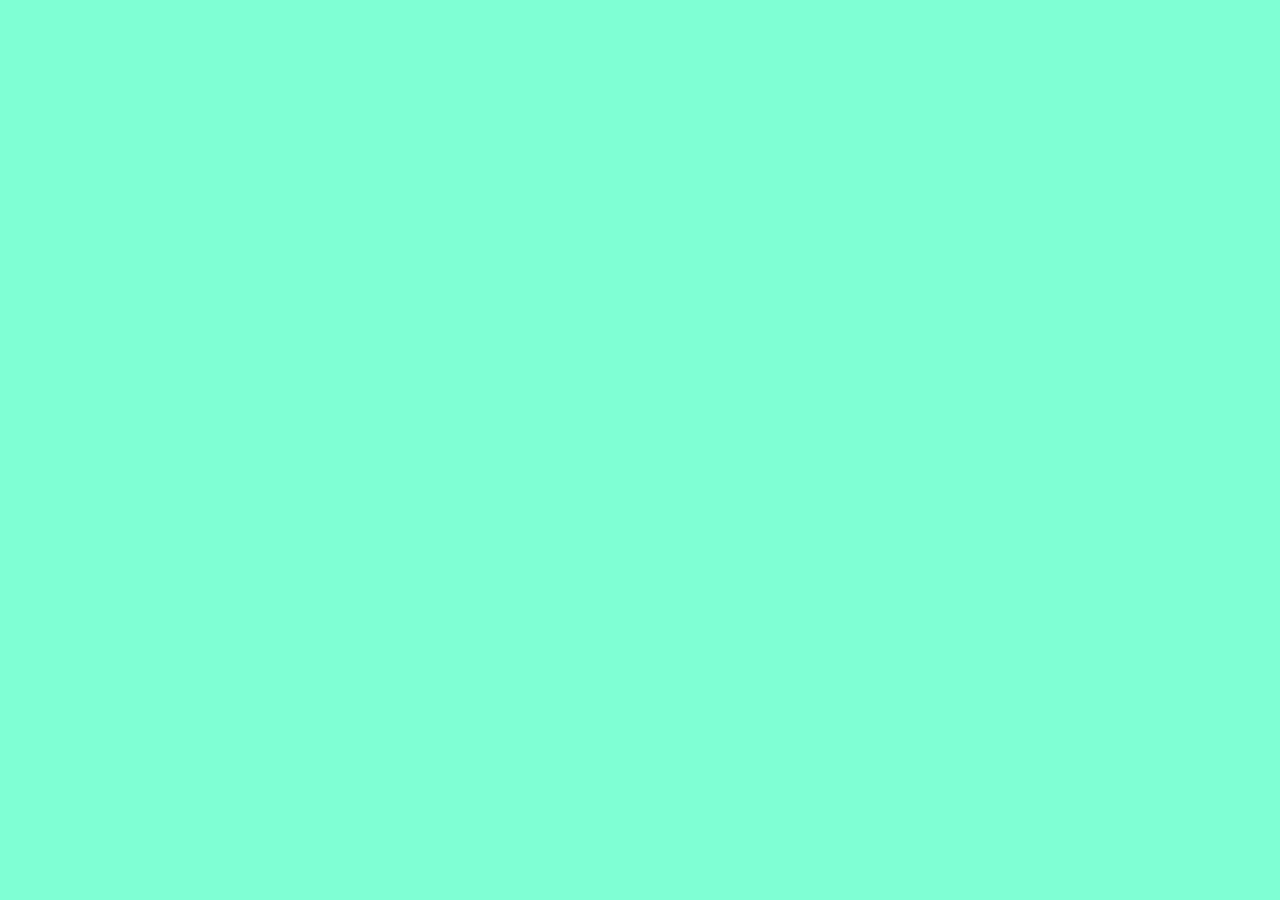
==== tädä_ä_dätä/index.html @ 0f75b8cd "Add files via upload" ====
<!DOCTYPE html>
<html lang="en">
<head>
    <meta charset="UTF-8">
    <meta name="viewport" content="width=device-width, initial-scale=1.0">
    <link rel="stylesheet" href="style.css">

    <!-- You can write your website's name here -->
    <title>BasementMonster</title> 
</head>
<body>
    <div style="width: 100vw;height: 100vh; background-color: aquamarine;"></div>
    <p></p>
</body>
</html>
---- tädä_ä_dätä/style.css ----
body{
    margin:0px;
    padding: 0px;
}
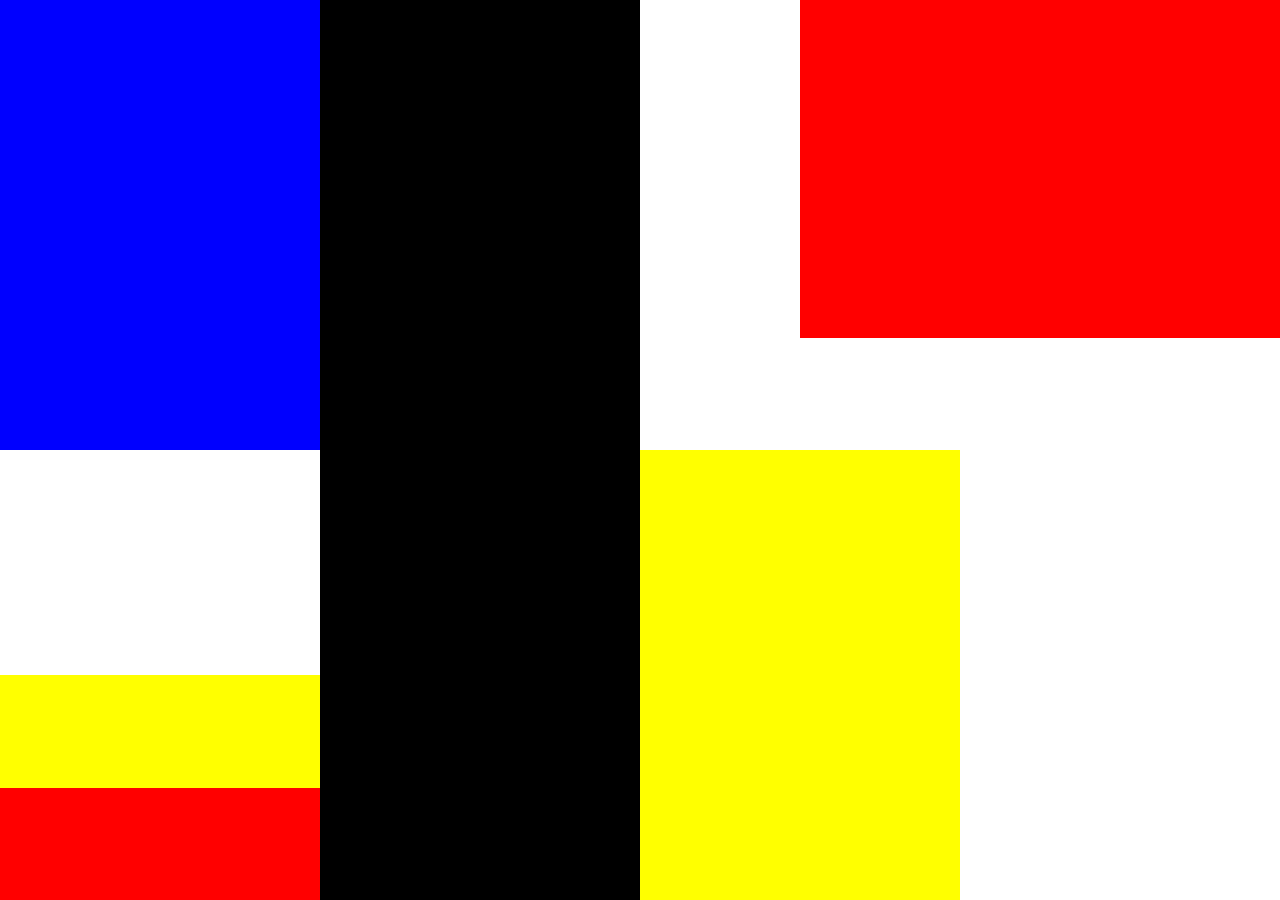
==== commit 97cc9582: "Add files via upload" ====
--- a/tädä_ä_dätä/index.html
+++ b/tädä_ä_dätä/index.html
@@ -2,14 +2,84 @@
 <html lang="en">
 <head>
     <meta charset="UTF-8">
-    <meta name="viewport" content="width=device-width, initial-scale=1.0">
+    <meta name="viewport" content ="width=device-width, initial-scale=1.0">
     <link rel="stylesheet" href="style.css">
 
     <!-- You can write your website's name here -->
-    <title>BasementMonster</title> 
+    <title>RecklessCodingTryout</title> 
 </head>
 <body>
-    <div style="width: 100vw;height: 100vh; background-color: aquamarine;"></div>
-    <p></p>
+<!-- 
+                                          Level 1: practice to position <div>s
+
+Crucial TAGs in level 1:
+<div></div>  - a container. (and a very good dog name i think.)
+
+Crucial Properties in level 1:
+width  - is the width of element
+height - is the height of the element
+top    - the distance of the element from the top-edge of the page
+left   - the distance of the element from the left-edge of the page
+background-color - the color of the containter element (in this case the <div>)  
+-->
+    
+    <div style="width: 25vw;height: 50vh; background-color: blue;"></div>
+    <div style="width: 25vw;height: 25vh; top: 50vh;background-color: white;"></div>
+    <div style="width: 25vw;height: 12.5vh; top: 75vh;background-color: yellow;"></div>
+    <div style="width: 25vw;height: 12.5vh; top:87.5vh;background-color: red;"></div>
+    <div style="width: 25vw;height: 100vh; left:25vw;background-color: black;"></div>
+    <div style="width: 12.5vw;height: 50vh; left:50vw;background-color: white;"></div>
+    <div style="width: 25vw;height: 50vh; left:50vw; top:50vh;background-color: yellow;"></div>
+    <div style="width: 37.5vw;height: 37.5vh; left:62.5vw; background-color: red;"></div>
+
+
+
+
+
+
+
+
+
+<!--                               Level 2: Learn how to put contents in the container.
+                              learning file paths(directory) and sizeing for texts and images. 
+
+Crucial TAGs in level 2:
+<img src="thefilename.jpg" style="width: 100px; height:auto;"></img> - for placing images. Acceptable format for images are '.jpg', '.png', and '.svg'.
+
+Crucial Properties in level 2:
+font-size  - is the size of the text
+color      - is the color of the text
+width      - if put in the styling for <img> tag, it is changing the size of the image, not the container
+z-index    - the order of layers, the bigger the numbers, the fronter the elements
+-->
+
+
+<!-- <img style="width:500px; height:auto;" src="data/images/Cats/cat8.jpg">
+<div style="font-size: 10rem; color:coral">Give me kibbles.</div> -->
+
+
+
+
+
+
+
+
+<!--                                   Level 3: Overflow~~
+
+Crucial Properties in level 3:
+overflow   - controls what happens to content that is too big to fit into a container
+overflow-x and overflow-y  - Determine whether to control content overflow horizontally, vertically, or in both directions.
+
+
+overflow: visible   - contents outside of the container box are visible
+overflow: hidden    - contents outside of the container box are hidden
+overflow: scroll    - contents outside of the container box can be scroll to see. 
+overflow: auto      - Similar to scroll, but it adds scrollbars only when necessary
+-->
+
+<!-- <div style="width: 25vw;height: 50vh;"><img style="width:800px;" src="data/images/Cats/cat25.jpg"></div>
+<div style="overflow-y:hidden; overflow-x:scroll; width: 25vw;height: 50vh;left:25vw; " ><img src="data/images/Cats/cat4.jpg"></div>
+<div style="overflow-y:scroll; overflow-x:hidden; width: 25vw;height: 50vh; left:70vw;" ><img style="width:400px;" src="data/images/Cats/cat7.jpg"></div>
+<div style="overflow:scroll; width: 35vw;height: 50vh;left:50vw; font-size: 20rem; z-index:1;" >I AM A GIGANTIC TEXT</div> -->
 </body>
 </html>--- a/tädä_ä_dätä/style.css
+++ b/tädä_ä_dätä/style.css
@@ -1,4 +1,13 @@
 body{
     margin:0px;
     padding: 0px;
-}+}
+
+html{
+    font-family: sans-serif;
+}
+div {
+    position:absolute;
+    overflow:scroll;
+}
+
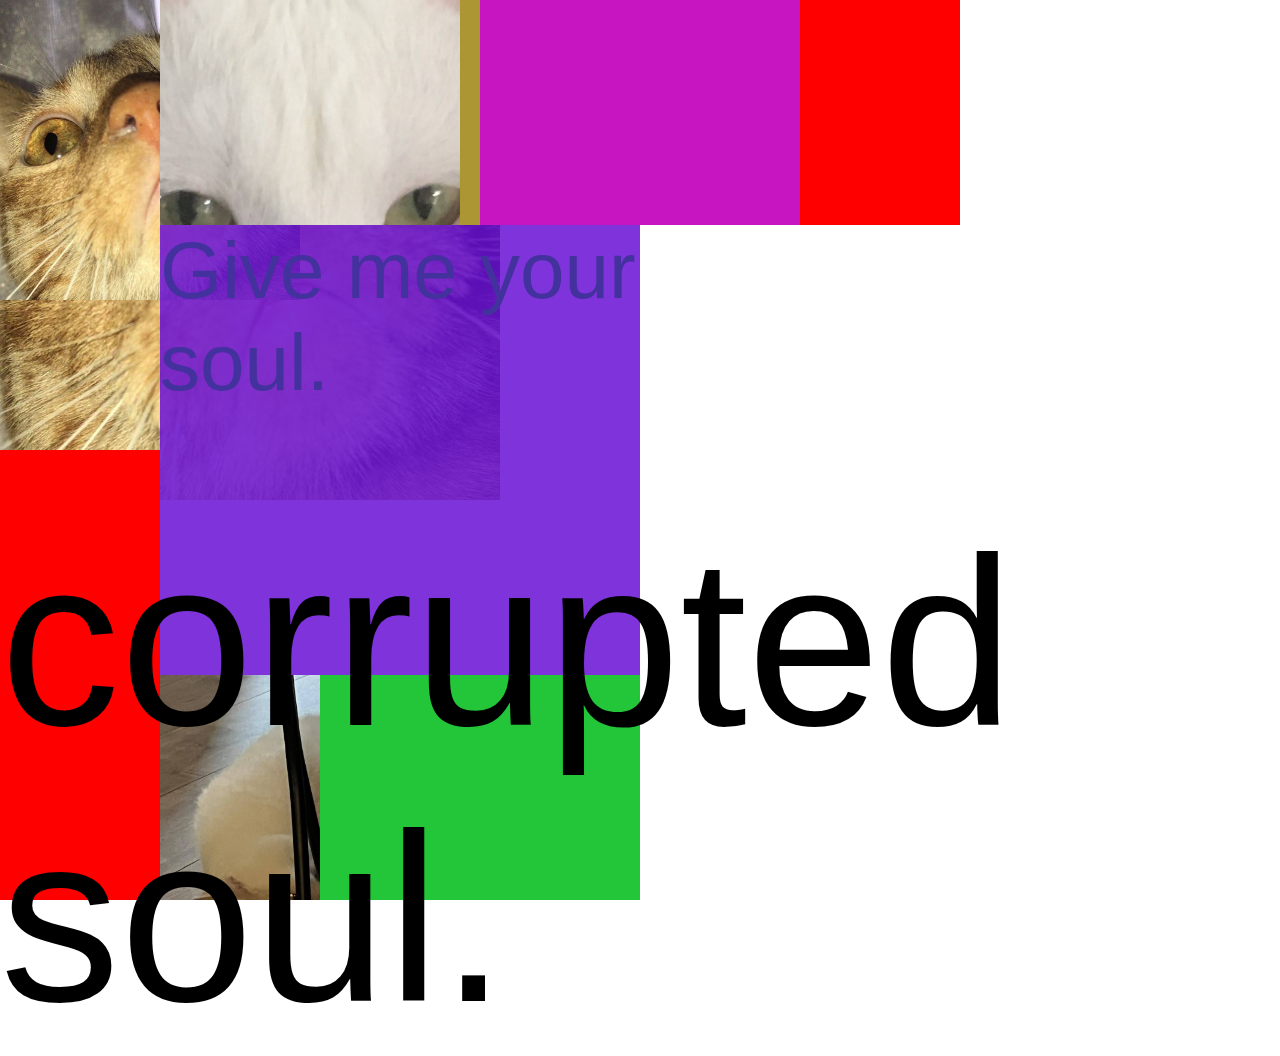
==== commit 9c014f09: "Add files via upload" ====
--- a/tädä_ä_dätä/index.html
+++ b/tädä_ä_dätä/index.html
@@ -23,15 +23,16 @@
 background-color - the color of the containter element (in this case the <div>)  
 -->
     
-    <div style="width: 25vw;height: 50vh; background-color: blue;"></div>
-    <div style="width: 25vw;height: 25vh; top: 50vh;background-color: white;"></div>
-    <div style="width: 25vw;height: 12.5vh; top: 75vh;background-color: yellow;"></div>
-    <div style="width: 25vw;height: 12.5vh; top:87.5vh;background-color: red;"></div>
-    <div style="width: 25vw;height: 100vh; left:25vw;background-color: black;"></div>
-    <div style="width: 12.5vw;height: 50vh; left:50vw;background-color: white;"></div>
-    <div style="width: 25vw;height: 50vh; left:50vw; top:50vh;background-color: yellow;"></div>
-    <div style="width: 37.5vw;height: 37.5vh; left:62.5vw; background-color: red;"></div>
+    <div class="scroll-div" style= overflow:hidden; width: 12.5vw;height: 50vh; background-color: blue;"><img style="width:300px; height:auto;z-index:300 !important;" src="data/images/Cats/cat13.jpg"></div>
+    <div class="scroll-div" style="width: 25vw;height: 25vh;left:12.5vw;background-color: rgb(172, 150, 52);"><img style="width:300px; height:auto;z-index:300 !important;" src="data/images/Cats/cat7.jpg"></div>
+    <div class="scroll-div" style="width: 37.5vw;height: 50vh; top: 25vh;left:12.5vw;background-color: rgba(104, 15, 213, 0.848);"><div class="scroll-div" style="font-size: 5rem; color:rgb(67, 49, 157)">Give me your soul.</div></div>
+    <div class="scroll-div" style="width: 12.5vw;height: 50vh; top: 50vh;background-color: red;"></div>
+    <div class="scroll-div" style="width: 12.5vw;height: 25vh; top: 75vh; left:12.5vw;background-color: rgb(175, 67, 155);"><img style="width:300px; height:auto;z-index:300 !important;" src="data/images/Cats/cat29.jpg"></div>
+    <div class="scroll-div" style="width: 25vw;height: 25vh;top: 75vh;left: 25vw;background-color: rgb(34, 198, 56);"></div>
+    <div class="scroll-div" style="width: 25vw;height: 25vh; left:37.5vw ;background-color: rgb(199, 21, 193);"></div>
+    <div class="scroll-div" style="width: 12.5vw;height: 25vh; left:62.5vw; background-color: red;"></div>
 
+    
 
 
 
@@ -54,8 +55,8 @@
 -->
 
 
-<!-- <img style="width:500px; height:auto;" src="data/images/Cats/cat8.jpg">
-<div style="font-size: 10rem; color:coral">Give me kibbles.</div> -->
+<img style="width:500px; height:auto;z-index:1000 !important;" src="data/images/Cats/cat13.jpg">
+<div style="font-size: 15rem; color:rgb(0, 0, 0)">corrupted soul.</div>
 
 
 
@@ -81,5 +82,32 @@
 <div style="overflow-y:hidden; overflow-x:scroll; width: 25vw;height: 50vh;left:25vw; " ><img src="data/images/Cats/cat4.jpg"></div>
 <div style="overflow-y:scroll; overflow-x:hidden; width: 25vw;height: 50vh; left:70vw;" ><img style="width:400px;" src="data/images/Cats/cat7.jpg"></div>
 <div style="overflow:scroll; width: 35vw;height: 50vh;left:50vw; font-size: 20rem; z-index:1;" >I AM A GIGANTIC TEXT</div> -->
+<script>
+    // Select all div elements in the body
+    const divs = document.querySelectorAll('body > div');
+
+    // Flag to prevent recursive scroll events
+    let isSyncingScroll = false;
+
+    divs.forEach(div => {
+      div.addEventListener('scroll', () => {
+        if (isSyncingScroll) return; // Prevent recursive calls
+
+        isSyncingScroll = true; // Set flag to indicate syncing in progress
+
+        const scrollTop = div.scrollTop;
+        const scrollLeft = div.scrollLeft;
+
+        divs.forEach(otherDiv => {
+          if (otherDiv !== div) {
+            otherDiv.scrollTop = scrollTop;
+            otherDiv.scrollLeft = scrollLeft;
+          }
+        });
+
+        isSyncingScroll = false; // Reset flag after syncing
+      });
+    });
+</script> 
 </body>
 </html>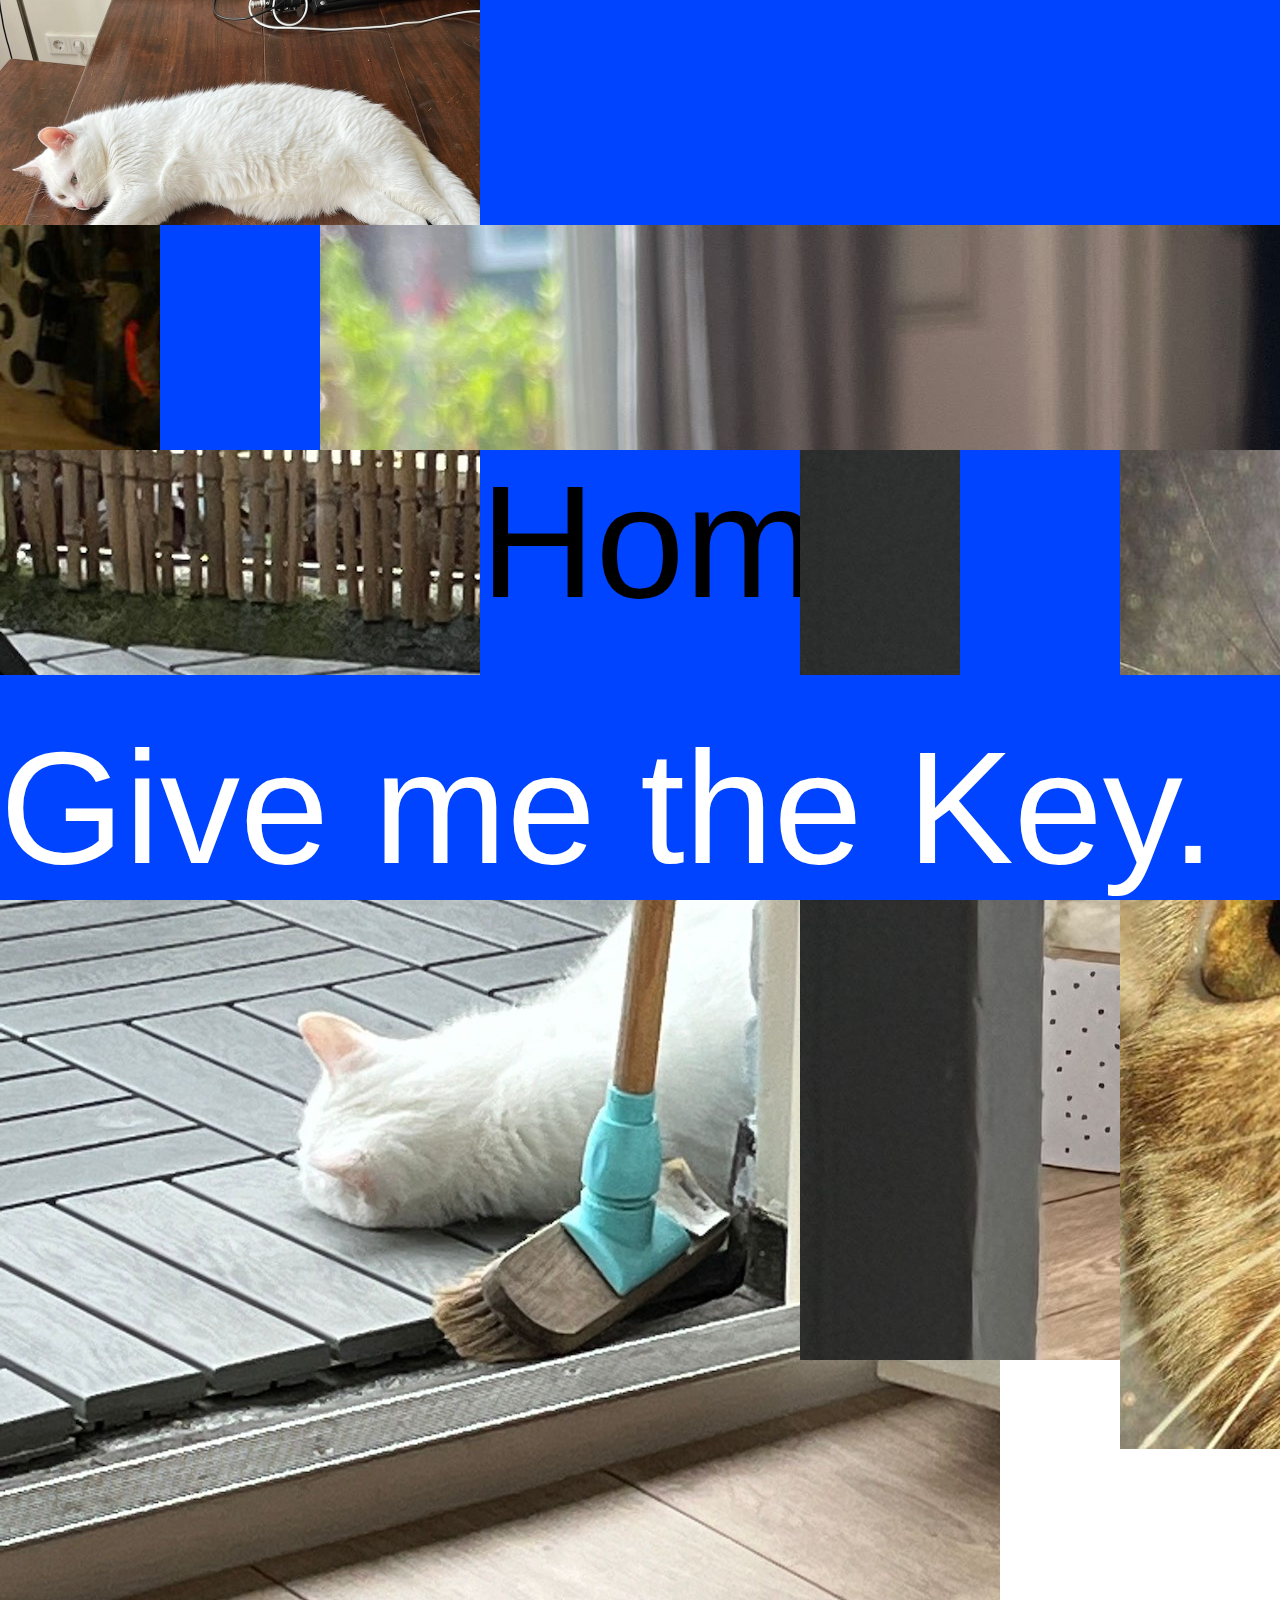
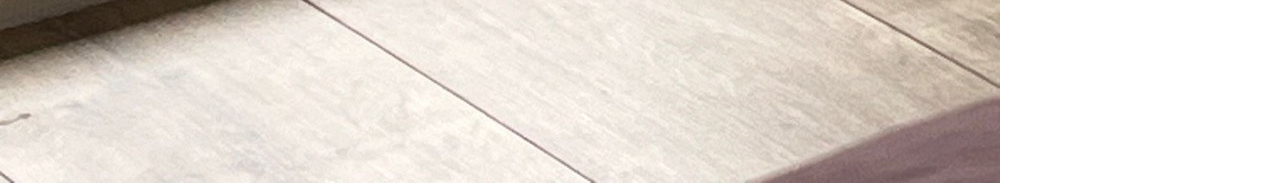
==== commit 8af08e08: "Add files via upload" ====
--- a/tädä_ä_dätä/index.html
+++ b/tädä_ä_dätä/index.html
@@ -3,7 +3,7 @@
 <head>
     <meta charset="UTF-8">
     <meta name="viewport" content ="width=device-width, initial-scale=1.0">
-    <link rel="stylesheet" href="style.css">
+    <link rel="stylesheet" href="style2.css">
 
     <!-- You can write your website's name here -->
     <title>RecklessCodingTryout</title> 
@@ -23,16 +23,22 @@
 background-color - the color of the containter element (in this case the <div>)  
 -->
     
-    <div class="scroll-div" style= overflow:hidden; width: 12.5vw;height: 50vh; background-color: blue;"><img style="width:300px; height:auto;z-index:300 !important;" src="data/images/Cats/cat13.jpg"></div>
-    <div class="scroll-div" style="width: 25vw;height: 25vh;left:12.5vw;background-color: rgb(172, 150, 52);"><img style="width:300px; height:auto;z-index:300 !important;" src="data/images/Cats/cat7.jpg"></div>
-    <div class="scroll-div" style="width: 37.5vw;height: 50vh; top: 25vh;left:12.5vw;background-color: rgba(104, 15, 213, 0.848);"><div class="scroll-div" style="font-size: 5rem; color:rgb(67, 49, 157)">Give me your soul.</div></div>
-    <div class="scroll-div" style="width: 12.5vw;height: 50vh; top: 50vh;background-color: red;"></div>
-    <div class="scroll-div" style="width: 12.5vw;height: 25vh; top: 75vh; left:12.5vw;background-color: rgb(175, 67, 155);"><img style="width:300px; height:auto;z-index:300 !important;" src="data/images/Cats/cat29.jpg"></div>
-    <div class="scroll-div" style="width: 25vw;height: 25vh;top: 75vh;left: 25vw;background-color: rgb(34, 198, 56);"></div>
-    <div class="scroll-div" style="width: 25vw;height: 25vh; left:37.5vw ;background-color: rgb(199, 21, 193);"></div>
-    <div class="scroll-div" style="width: 12.5vw;height: 25vh; left:62.5vw; background-color: red;"></div>
+    <div style="width: 37.5vw;height: 25vh; top:0; left:0; background-color: yellow;"><img style="width:500px; height:auto; z-index: 5000;" src="data\images\Cats\cat1.jpg"></div>
+   <!-- <div style="width: 25vw;height: 25vh; top: 50vh;background-color: white;"></div>
+    <div style="width: 25vw;height: 12.5vh; top: 75vh;background-color: yellow;"></div>
+    <div style="width: 25vw;height: 12.5vh; top:87.5vh;background-color: red;"></div>-->
+    <div class="scroll-div" style="width: 62.5vw;height: 25vh; left: 37.5vw;background-color:rgb(0, 68, 255) ;"></div>
+    <div class="scroll-div" style="overflow-x:hidden; width: 12.5vw;height: 25vh; left:0; top:25vh;background-color: yellow;"><img src="data\images\Cats\cat2.jpg"></div>
+    <div class="scroll-div" style="overflow:scroll; width: 12.5vw;height: 25vh; left:12.5vw; top:25vh;background-color: rgb(0, 68, 255);"></div>
+    <div class="scroll-div" style="overflow:scroll;width: 75vw;height: 25vh; left:25vw; top:25vh;background-color: yellow;"><img src="data\images\Cats\cat3.jpg"></div>
+    <div class="scroll-div" style="width: 37.5vw;height: 25vh; top:50vh; left:0; background-color: yellow;"><img src="data\images\Cats\cat6.jpg"></div>
+    <div class="scroll-div" style="width: 25vw;height: 25vh; top: 50vh; left: 37.5vw;background-color: rgb(0, 68, 255);font-size:10rem;">Home</div>
+    <div class="scroll-div" style="width: 12.5vw;height: 25vh; top: 50vh; left: 62.5vw;background-color: yellow;"><img src="data\images\Cats\cat9.jpg"></div>
+    <div class="scroll-div" style="overflow: scroll; width: 12.5vw;height: 25vh; top: 50vh; left: 75vw;background-color: rgb(0, 68, 255);"></div>
+    <div class="scroll-div" style="width: 12.5vw;height: 25vh; top: 50vh; right: 0vw;background-color: yellow;"><img src="data\images\Cats\cat13.jpg"></div>
+    <div class="scroll-div" style="overflow:scroll; width: 100vw;height: 25vh; bottom: 0vh; right: 0vw;background-color: rgb(0, 68, 255);"></div>
+    <!--<div style="width: 37.5vw;height: 37.5vh; left:62.5vw; background-color: red;"></div>-->
 
-    
 
 
 
@@ -55,8 +61,8 @@
 -->
 
 
-<img style="width:500px; height:auto;z-index:1000 !important;" src="data/images/Cats/cat13.jpg">
-<div style="font-size: 15rem; color:rgb(0, 0, 0)">corrupted soul.</div>
+<img style="width:500px; height:auto; z-index: 5000;"" src="data\images\Cats\cat8.jpg>">
+<div style="font-size:10rem; bottom:0vh; color: white;">Give me the Key.</div>
 
 
 
@@ -82,6 +88,7 @@
 <div style="overflow-y:hidden; overflow-x:scroll; width: 25vw;height: 50vh;left:25vw; " ><img src="data/images/Cats/cat4.jpg"></div>
 <div style="overflow-y:scroll; overflow-x:hidden; width: 25vw;height: 50vh; left:70vw;" ><img style="width:400px;" src="data/images/Cats/cat7.jpg"></div>
 <div style="overflow:scroll; width: 35vw;height: 50vh;left:50vw; font-size: 20rem; z-index:1;" >I AM A GIGANTIC TEXT</div> -->
+
 <script>
     // Select all div elements in the body
     const divs = document.querySelectorAll('body > div');
--- a/tädä_ä_dätä/style2.css
+++ b/tädä_ä_dätä/style2.css
@@ -0,0 +1,20 @@
+body{
+    margin:0px;
+    padding: 0px;
+
+}
+body::-webkit-scrollbar-track{
+    background: green;
+    border-radius: 20px;
+}
+body::-webkit-scrollbar{
+    width: 10px;
+}
+
+html{
+    font-family: sans-serif;
+}
+div {
+    position:absolute;
+    
+}
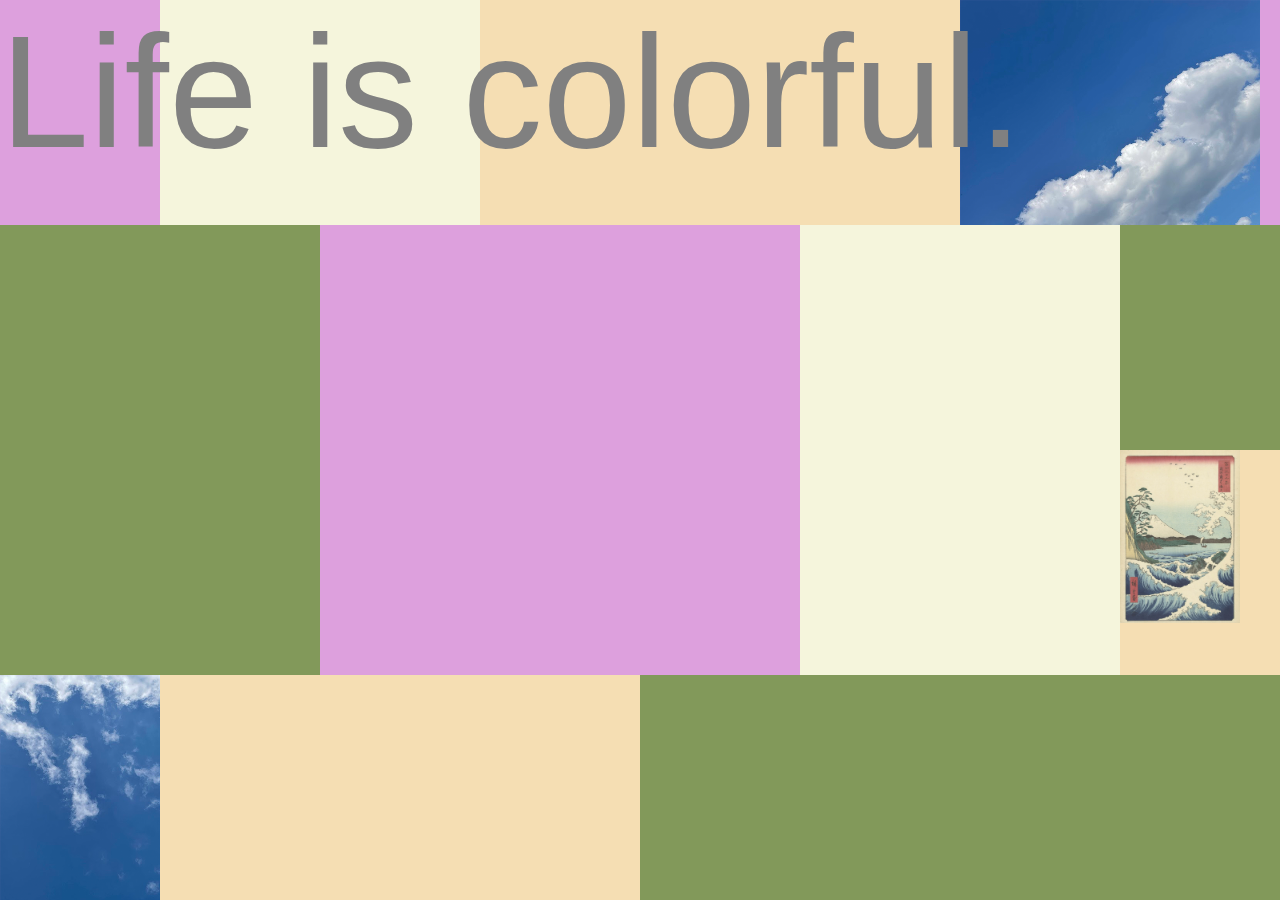
==== commit a581e3ef: "Add files via upload" ====
--- a/tädä_ä_dätä/index.html
+++ b/tädä_ä_dätä/index.html
@@ -3,7 +3,7 @@
 <head>
     <meta charset="UTF-8">
     <meta name="viewport" content ="width=device-width, initial-scale=1.0">
-    <link rel="stylesheet" href="style2.css">
+    <link rel="stylesheet" href="style.css">
 
     <!-- You can write your website's name here -->
     <title>RecklessCodingTryout</title> 
@@ -23,26 +23,19 @@
 background-color - the color of the containter element (in this case the <div>)  
 -->
     
-    <div style="width: 37.5vw;height: 25vh; top:0; left:0; background-color: yellow;"><img style="width:500px; height:auto; z-index: 5000;" src="data\images\Cats\cat1.jpg"></div>
-   <!-- <div style="width: 25vw;height: 25vh; top: 50vh;background-color: white;"></div>
-    <div style="width: 25vw;height: 12.5vh; top: 75vh;background-color: yellow;"></div>
-    <div style="width: 25vw;height: 12.5vh; top:87.5vh;background-color: red;"></div>-->
-    <div class="scroll-div" style="width: 62.5vw;height: 25vh; left: 37.5vw;background-color:rgb(0, 68, 255) ;"></div>
-    <div class="scroll-div" style="overflow-x:hidden; width: 12.5vw;height: 25vh; left:0; top:25vh;background-color: yellow;"><img src="data\images\Cats\cat2.jpg"></div>
-    <div class="scroll-div" style="overflow:scroll; width: 12.5vw;height: 25vh; left:12.5vw; top:25vh;background-color: rgb(0, 68, 255);"></div>
-    <div class="scroll-div" style="overflow:scroll;width: 75vw;height: 25vh; left:25vw; top:25vh;background-color: yellow;"><img src="data\images\Cats\cat3.jpg"></div>
-    <div class="scroll-div" style="width: 37.5vw;height: 25vh; top:50vh; left:0; background-color: yellow;"><img src="data\images\Cats\cat6.jpg"></div>
-    <div class="scroll-div" style="width: 25vw;height: 25vh; top: 50vh; left: 37.5vw;background-color: rgb(0, 68, 255);font-size:10rem;">Home</div>
-    <div class="scroll-div" style="width: 12.5vw;height: 25vh; top: 50vh; left: 62.5vw;background-color: yellow;"><img src="data\images\Cats\cat9.jpg"></div>
-    <div class="scroll-div" style="overflow: scroll; width: 12.5vw;height: 25vh; top: 50vh; left: 75vw;background-color: rgb(0, 68, 255);"></div>
-    <div class="scroll-div" style="width: 12.5vw;height: 25vh; top: 50vh; right: 0vw;background-color: yellow;"><img src="data\images\Cats\cat13.jpg"></div>
-    <div class="scroll-div" style="overflow:scroll; width: 100vw;height: 25vh; bottom: 0vh; right: 0vw;background-color: rgb(0, 68, 255);"></div>
-    <!--<div style="width: 37.5vw;height: 37.5vh; left:62.5vw; background-color: red;"></div>-->
-
-
-
-
-
+    <div style="width: 12.5vw;height: 25vh; background-color: plum;"></div>
+    <div style="width: 25vw;height: 25vh; left: 12.5vw;background-color: beige;"></div>
+    <div style="width: 37.5vw;height: 25vh; left: 37.5vw;background-color: wheat;"></div>
+    <div style="width: 25vw;height: 25h; left:75vw;background-color: red;"></div>
+    <div style="width: 25vw;height: 50vh; top: 25vh;background-color: rgb(130, 153, 90);"></div>
+    <div style="width: 37.5vw;height: 50vh; left:25vw; top: 25vh;background-color: plum;"></div>
+    <div style="width: 25vw;height: 50vh; left:62.5vw; top:25vh;background-color: beige;"></div>
+    <div style="width: 12.5vw;height: 25vh; left:87.5vw;top:25vh; background-color:  rgb(130, 153, 90);"></div>
+    <div style="overflow: hidden;width: 12.5vw;height: 25vh; left:87.5vw;top:50vh; background-color: wheat;"><img style="width:120px; height:auto; z-index:100;" src="data/images/ukiyoe/5ukiyoe.jpg"></div>
+    <div style="overflow-x: hidden; overflow-y: scroll; width: 12.5vw;height: 25vh; top:75vh; background-color:plum;"><img style="width:300px; height:auto; z-index:100;" src="data/images/clouds/cloud3.png"></div>
+    <div style="width: 37.5vw;height: 25vh; left:12.5vw;top:75vh; background-color:wheat;"></div>
+    <div style="width: 50vw;height: 25vh; left:50vw;top:75vh; background-color:  rgb(130, 153, 90);"></div>
+    <div style="width: 25vw;height: 25vh; left:75vw; background-color: plum;"><img style="width:300px; height:auto; z-index:100;" src="data/images/clouds/cloud15.png"></div>
 
 
 
@@ -61,8 +54,7 @@
 -->
 
 
-<img style="width:500px; height:auto; z-index: 5000;"" src="data\images\Cats\cat8.jpg>">
-<div style="font-size:10rem; bottom:0vh; color: white;">Give me the Key.</div>
+<div style="font-size: 10rem; color:gray">Life is colorful.</div> 
 
 
 
@@ -116,5 +108,8 @@
       });
     });
 </script> 
+
+
+
 </body>
 </html>--- a/tädä_ä_dätä/style.css
+++ b/tädä_ä_dätä/style.css
@@ -0,0 +1,13 @@
+body{
+    margin:0px;
+    padding: 0px;
+}
+
+html{
+    font-family: sans-serif;
+}
+div {
+    position:absolute;
+    overflow:scroll;
+}
+
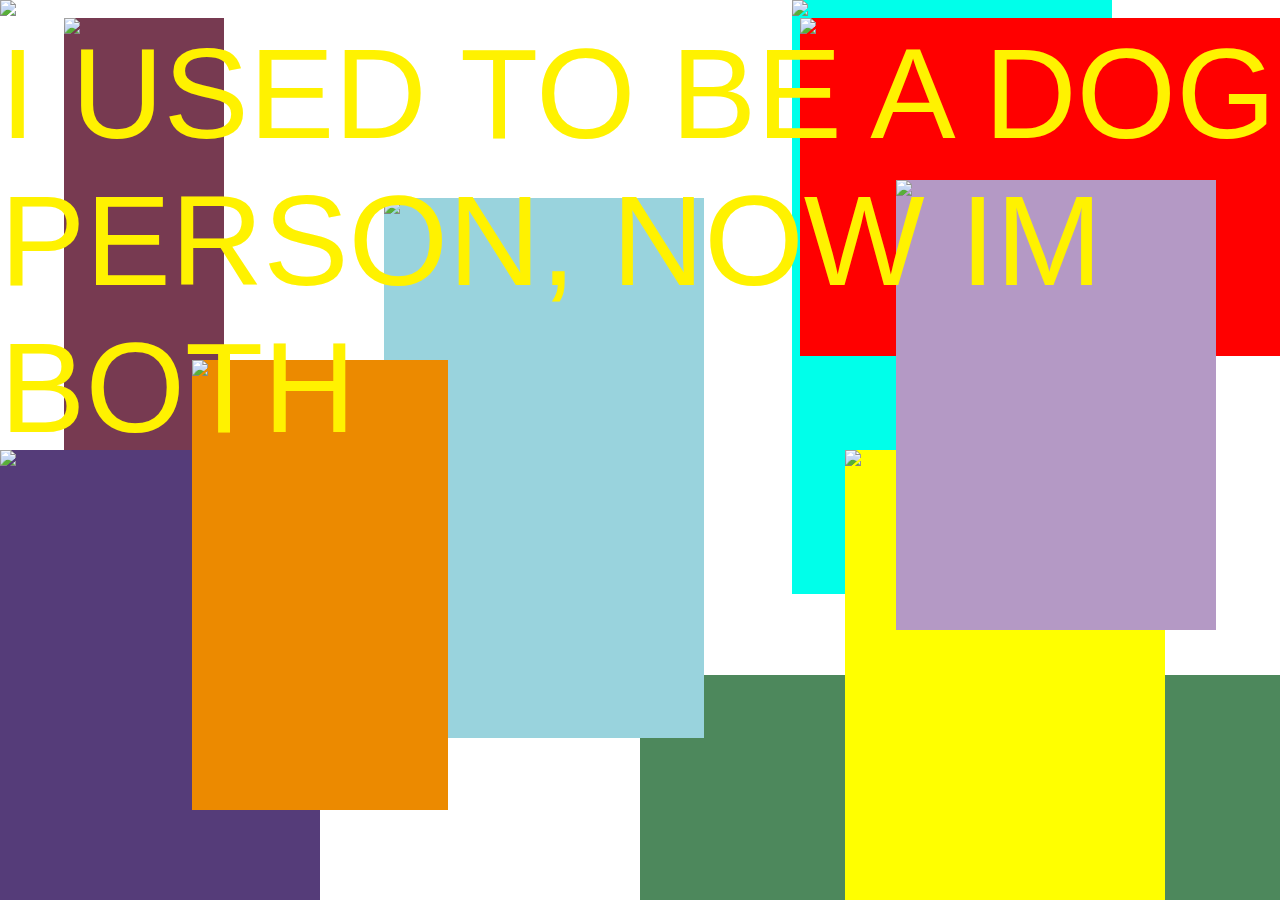
==== commit 762c1cbc: "Add files via upload" ====
--- a/tädä_ä_dätä/index.html
+++ b/tädä_ä_dätä/index.html
@@ -23,19 +23,20 @@
 background-color - the color of the containter element (in this case the <div>)  
 -->
     
-    <div style="width: 12.5vw;height: 25vh; background-color: plum;"></div>
-    <div style="width: 25vw;height: 25vh; left: 12.5vw;background-color: beige;"></div>
-    <div style="width: 37.5vw;height: 25vh; left: 37.5vw;background-color: wheat;"></div>
-    <div style="width: 25vw;height: 25h; left:75vw;background-color: red;"></div>
-    <div style="width: 25vw;height: 50vh; top: 25vh;background-color: rgb(130, 153, 90);"></div>
-    <div style="width: 37.5vw;height: 50vh; left:25vw; top: 25vh;background-color: plum;"></div>
-    <div style="width: 25vw;height: 50vh; left:62.5vw; top:25vh;background-color: beige;"></div>
-    <div style="width: 12.5vw;height: 25vh; left:87.5vw;top:25vh; background-color:  rgb(130, 153, 90);"></div>
-    <div style="overflow: hidden;width: 12.5vw;height: 25vh; left:87.5vw;top:50vh; background-color: wheat;"><img style="width:120px; height:auto; z-index:100;" src="data/images/ukiyoe/5ukiyoe.jpg"></div>
-    <div style="overflow-x: hidden; overflow-y: scroll; width: 12.5vw;height: 25vh; top:75vh; background-color:plum;"><img style="width:300px; height:auto; z-index:100;" src="data/images/clouds/cloud3.png"></div>
-    <div style="width: 37.5vw;height: 25vh; left:12.5vw;top:75vh; background-color:wheat;"></div>
-    <div style="width: 50vw;height: 25vh; left:50vw;top:75vh; background-color:  rgb(130, 153, 90);"></div>
-    <div style="width: 25vw;height: 25vh; left:75vw; background-color: plum;"><img style="width:300px; height:auto; z-index:100;" src="data/images/clouds/cloud15.png"></div>
+    <div class="scroll-div" style="overflow: scroll; width: 12.5vw;height: 50vh; left:5vw; top:2vh; background-color: rgb(119, 58, 81);"><img style="width:500px; height:auto;" src="data/images/pictures\pic8.jpg"></div>
+    <div class="scroll-div" style="overflow: scroll; width: 25vw;height: 50vh; top: 50vh;background-color: rgb(85, 60, 121);"><img style="width:500px; height:auto;" src="data/images/pictures\PIC3.JPG"></div>
+    <div class="scroll-div" style="overflow: scroll; width: 50vw;height: 25vh; left:50vw; top: 75vh;background-color: rgb(77, 136, 92);"><img style="width:500px; height:auto;" src="data/images/pictures\pic11.JPG"></div>
+    <div class="scroll-div" style="overflow: scroll; width: 25vw;height: 66vh; left:88vh;background-color: rgb(0, 255, 234);"><img style="width:500px; height:auto;" src="data/images/pictures\pic9.JPEG"></div>
+    <div class="scroll-div" style="overflow: scroll; width: 25vw;height: 60vh; left:30vw; top:22vh;background-color: rgb(153, 211, 221);"><img style="width:500px; height:auto;" src="data/images/pictures\pic22.JPG"></div>
+    <div class="scroll-div" style="overflow: scroll; width: 20vw;height: 50vh; left:15vw; top:40vh;background-color: rgb(236, 138, 0);"><img style="width:500px; height:auto;" src="data/images/pictures\loop.gif"></div>
+    <div class="scroll-div" style="overflow: scroll; width: 25vw;height: 50vh; left:66vw; top:50vh;background-color: yellow;"><img style="width:500px; height:auto;" src="data/images/pictures\PIC2.gif"></div>
+    <div class="scroll-div" style="overflow: scroll; width: 37.5vw;height: 37.5vh; left:62.5vw; top:2vh; background-color: red;"><img style="width:500px; height:auto;" src="data/images/pictures\pic33.JPG"></div>
+    <div class="scroll-div" style="overflow: scroll; width: 25vw;height: 50vh; left:70vw; top:20vh;background-color: rgb(180, 153, 197);"><img style="width:500px; height:auto;" src="data/images/pictures\PIC1.JPEG"></div>
+
+
+
+
+
 
 
 
@@ -54,7 +55,8 @@
 -->
 
 
-<div style="font-size: 10rem; color:gray">Life is colorful.</div> 
+<img style="width:500px; height:auto;" src="data/images/pictures\PIC4.JPG">
+<div style=" overflow: hidden; font-size: 8rem; color:rgb(255, 242, 0)">I USED TO BE A DOG PERSON, NOW IM BOTH</div>
 
 
 
@@ -108,8 +110,5 @@
       });
     });
 </script> 
-
-
-
 </body>
 </html>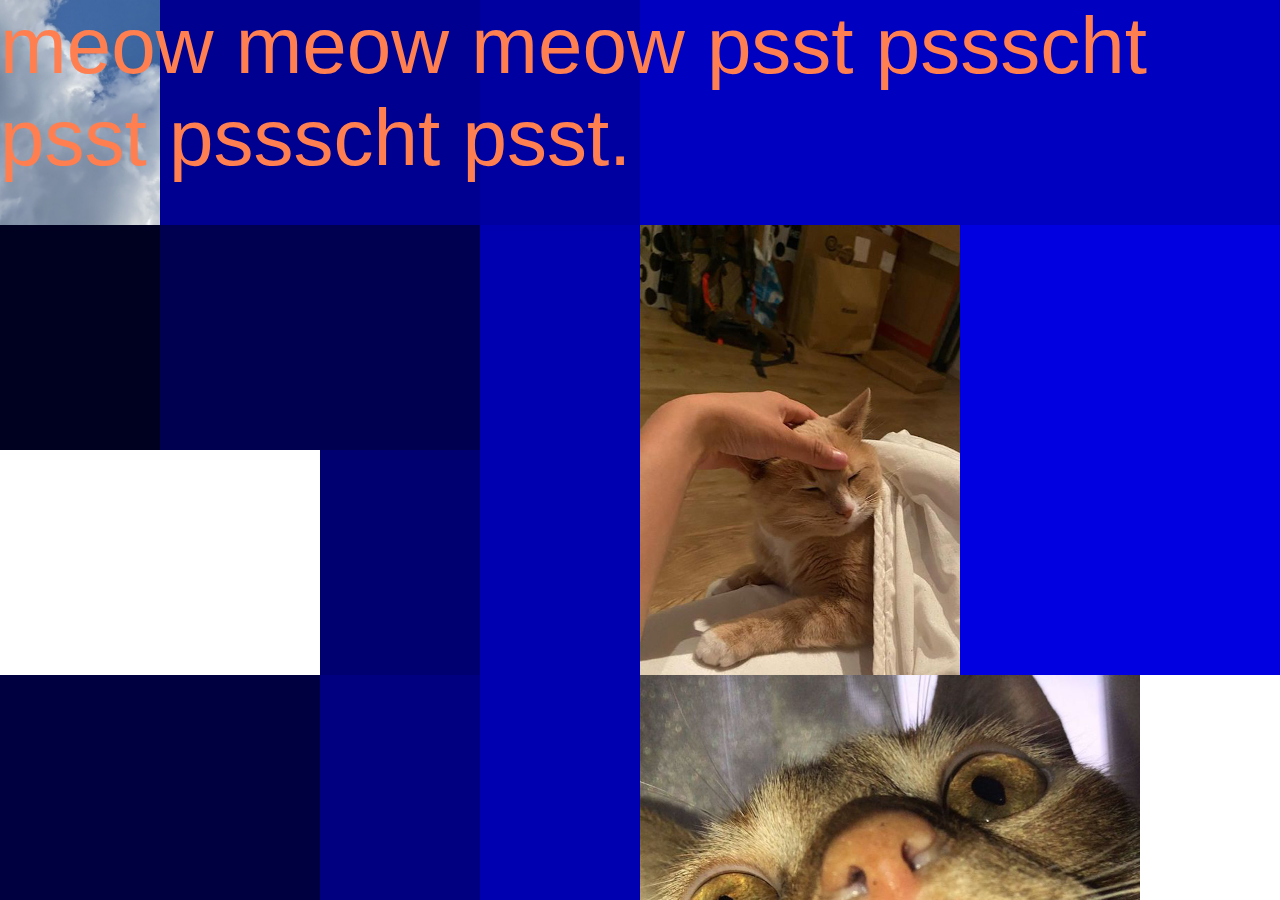
==== commit 02d34097: "Add files via upload" ====
--- a/tädä_ä_dätä/index.html
+++ b/tädä_ä_dätä/index.html
@@ -23,15 +23,28 @@
 background-color - the color of the containter element (in this case the <div>)  
 -->
     
-    <div class="scroll-div" style="overflow: scroll; width: 12.5vw;height: 50vh; left:5vw; top:2vh; background-color: rgb(119, 58, 81);"><img style="width:500px; height:auto;" src="data/images/pictures\pic8.jpg"></div>
-    <div class="scroll-div" style="overflow: scroll; width: 25vw;height: 50vh; top: 50vh;background-color: rgb(85, 60, 121);"><img style="width:500px; height:auto;" src="data/images/pictures\PIC3.JPG"></div>
-    <div class="scroll-div" style="overflow: scroll; width: 50vw;height: 25vh; left:50vw; top: 75vh;background-color: rgb(77, 136, 92);"><img style="width:500px; height:auto;" src="data/images/pictures\pic11.JPG"></div>
-    <div class="scroll-div" style="overflow: scroll; width: 25vw;height: 66vh; left:88vh;background-color: rgb(0, 255, 234);"><img style="width:500px; height:auto;" src="data/images/pictures\pic9.JPEG"></div>
-    <div class="scroll-div" style="overflow: scroll; width: 25vw;height: 60vh; left:30vw; top:22vh;background-color: rgb(153, 211, 221);"><img style="width:500px; height:auto;" src="data/images/pictures\pic22.JPG"></div>
-    <div class="scroll-div" style="overflow: scroll; width: 20vw;height: 50vh; left:15vw; top:40vh;background-color: rgb(236, 138, 0);"><img style="width:500px; height:auto;" src="data/images/pictures\loop.gif"></div>
-    <div class="scroll-div" style="overflow: scroll; width: 25vw;height: 50vh; left:66vw; top:50vh;background-color: yellow;"><img style="width:500px; height:auto;" src="data/images/pictures\PIC2.gif"></div>
-    <div class="scroll-div" style="overflow: scroll; width: 37.5vw;height: 37.5vh; left:62.5vw; top:2vh; background-color: red;"><img style="width:500px; height:auto;" src="data/images/pictures\pic33.JPG"></div>
-    <div class="scroll-div" style="overflow: scroll; width: 25vw;height: 50vh; left:70vw; top:20vh;background-color: rgb(180, 153, 197);"><img style="width:500px; height:auto;" src="data/images/pictures\PIC1.JPEG"></div>
+    <div class=""scroll-div" style="overflow scroll: 12.5vw;height: 25vh; background-color: blue;"><img style="width:500px; height:auto;z-index:5000;" src="data/images\clouds\cloud2.png"></div>
+    <div class=""scroll-div" style="width: 12.5vw;height: 25vh; top: 25vh;background-color: rgb(0, 0, 16);"></div class=""scroll-div"></div>
+    <div class=""scroll-div" style="width: 12.5vw;height: 25vh; left:25;top: 25vh;background-color: rgba(0,0,32);"></div>
+    <div class=""scroll-div" style="width: 12.5vw;height: 25vh; top: 50vh;background-color: rgba(0, 0, 48;"></div>
+    <div class=""scroll-div" style="width: 25vw;height: 25vh; top:75vh;background-color: rgb(0, 0, 64);"></div>
+    <div class=""scroll-div" style="width: 25vw;height: 25vh; top:25vh;left:12.5vw;background-color: rgb(0, 0, 80);"></div>
+    <div class=""scroll-div" style="width: 12.5vw;height: 25vh; top:50vh;left:12.5vw;background-color: rgb(, 45, 96);"></div>
+    <div class=""scroll-div" style="width: 12.5vw;height: 25vh; top:50vh;left:25vw;background-color: rgb(0, 0, 112);"></div>
+    <div class=""scroll-div" style="width: 12.5vw;height: 25vh; top:75vh;left:25vw;background-color: rgb(0, 0, 128);"></div>
+    <div class=""scroll-div" style="width: 25vw;height: 25vh; left:12.5vw;background-color: rgb(0, 0, 144);"></div>
+    <div class=""scroll-div" style="width: 12.5vw;height: 25vh; left:37.5vw;background-color: rgb(0, 0, 160);"></div>
+    <div class=""scroll-div" style="width: 12.5vw;height: 75vh; left:37.5vw;top:25vh;background-color: rgb(0, 0, 176);"></div>
+    <div class=""scroll-div" style="width: 50vw;height: 25vh; left:50vw;background-color: rgb(0, 0, 192);"></div>
+    <div class=""scroll-div" style="overflow scroll: 25vw;height: 50vh; left:50vw;top:25vh;background-color: rgb(0, 0, 208);"><img style="width:500px; height:auto;z-index:5000;" src="data/images\Cats\cat2.jpg"></div>
+    <div class=""scroll-div" style="width: 25vw;height: 50vh; left:75vw;top:25vh;background-color: rgb(0, 0, 224);"></div>
+    <div class=""scroll-div" style="overflow scroll: 50vw;height: 25vh; left:50vw;top:75vh;background-color: rgb(0, 0, 240);"><img style="width:500px; height:auto;z-index:5000;" src="data/images\Cats\cat13.jpg"></div>
+
+
+
+    
+
+  
 
 
 
@@ -55,8 +68,7 @@
 -->
 
 
-<img style="width:500px; height:auto;" src="data/images/pictures\PIC4.JPG">
-<div style=" overflow: hidden; font-size: 8rem; color:rgb(255, 242, 0)">I USED TO BE A DOG PERSON, NOW IM BOTH</div>
+<div style="font-size: 5rem; color:coral">meow meow meow psst pssscht psst pssscht psst.</div>
 
 
 
@@ -82,7 +94,7 @@
 <div style="overflow-y:hidden; overflow-x:scroll; width: 25vw;height: 50vh;left:25vw; " ><img src="data/images/Cats/cat4.jpg"></div>
 <div style="overflow-y:scroll; overflow-x:hidden; width: 25vw;height: 50vh; left:70vw;" ><img style="width:400px;" src="data/images/Cats/cat7.jpg"></div>
 <div style="overflow:scroll; width: 35vw;height: 50vh;left:50vw; font-size: 20rem; z-index:1;" >I AM A GIGANTIC TEXT</div> -->
-
+</body>
 <script>
     // Select all div elements in the body
     const divs = document.querySelectorAll('body > div');
@@ -110,5 +122,4 @@
       });
     });
 </script> 
-</body>
 </html>